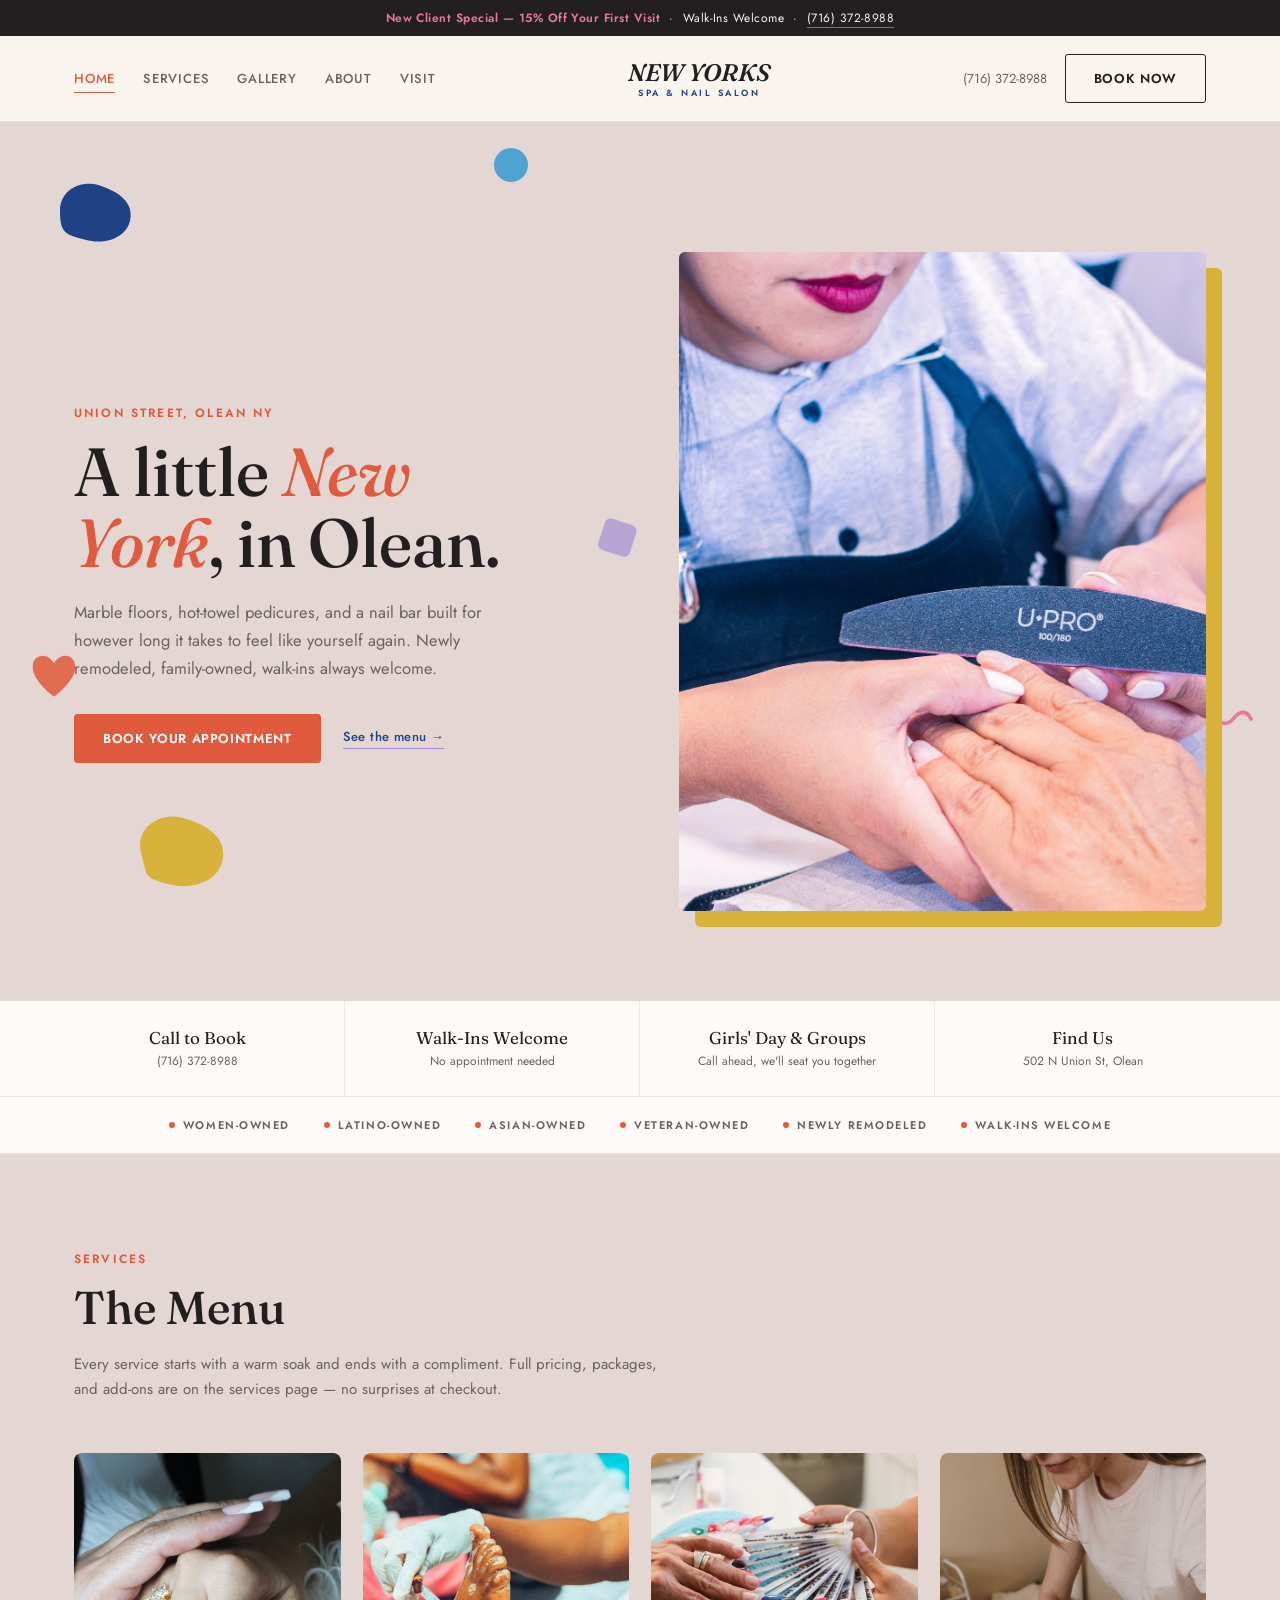
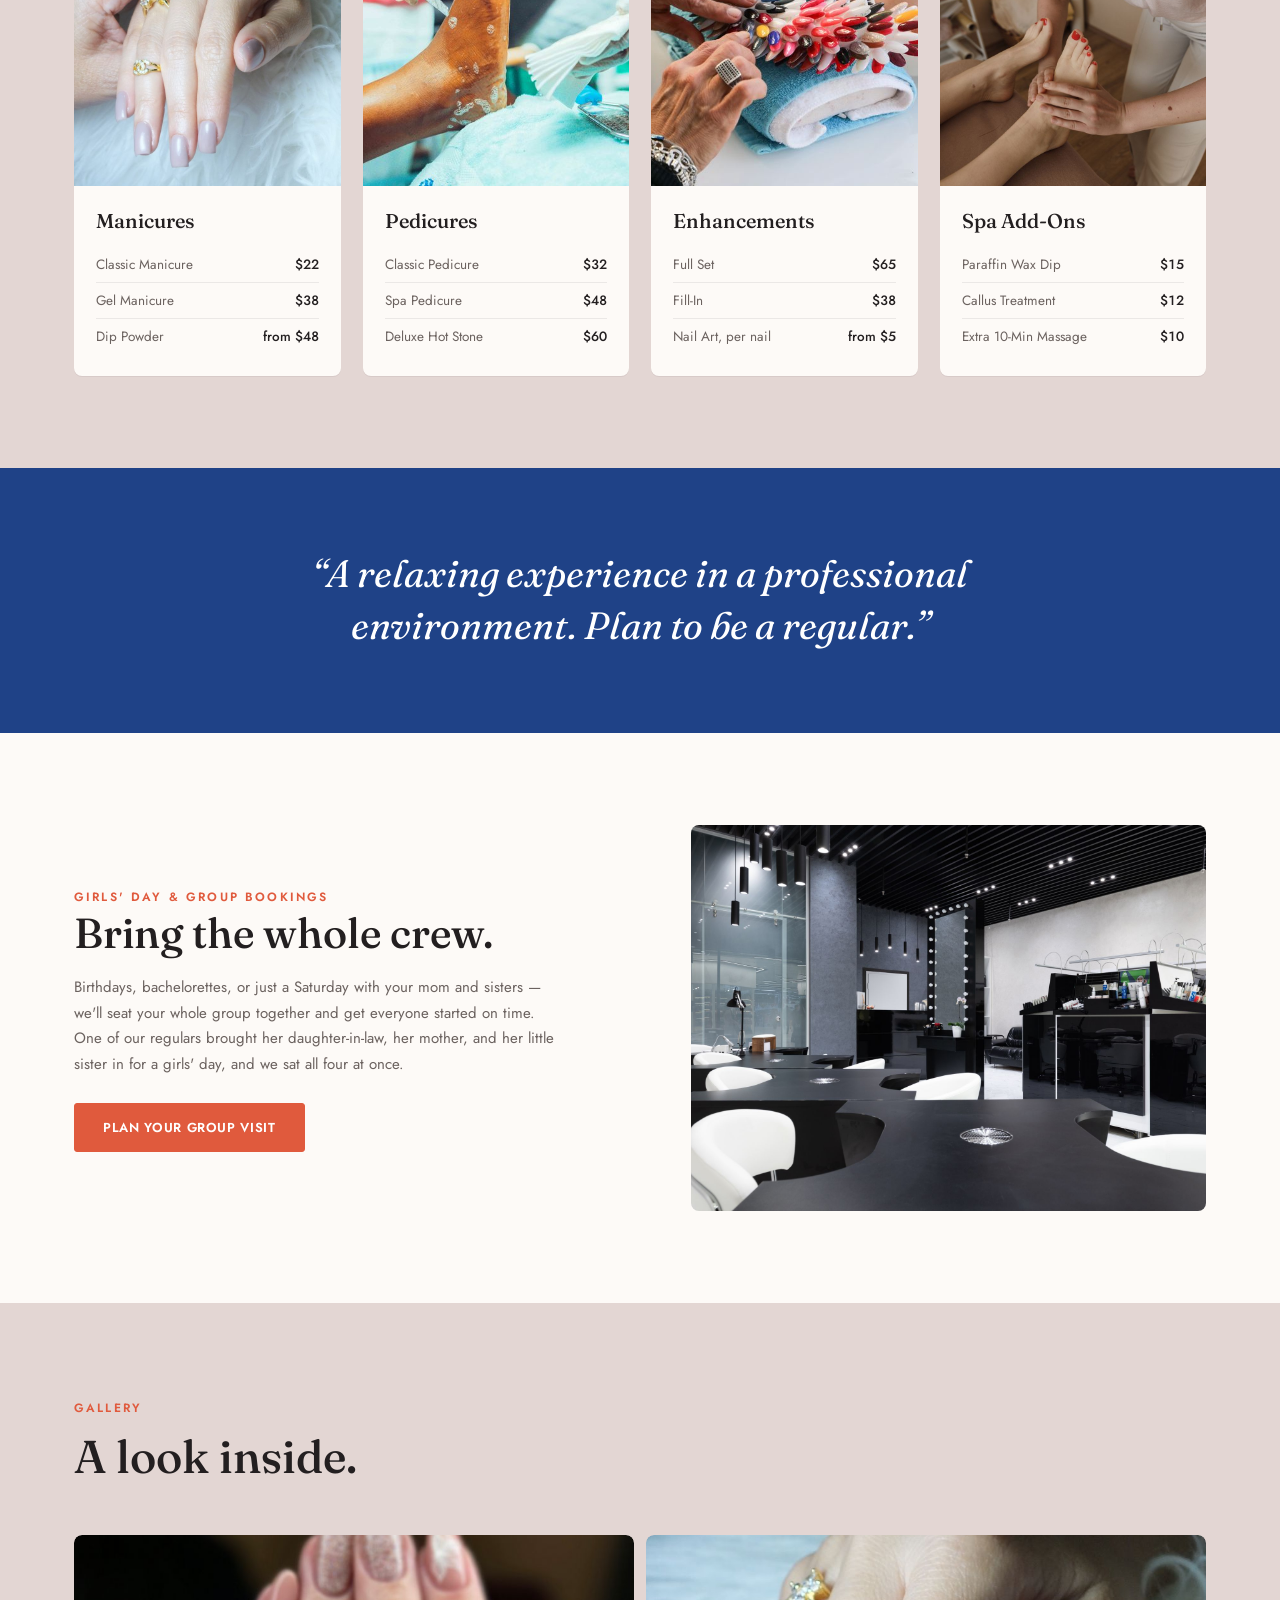
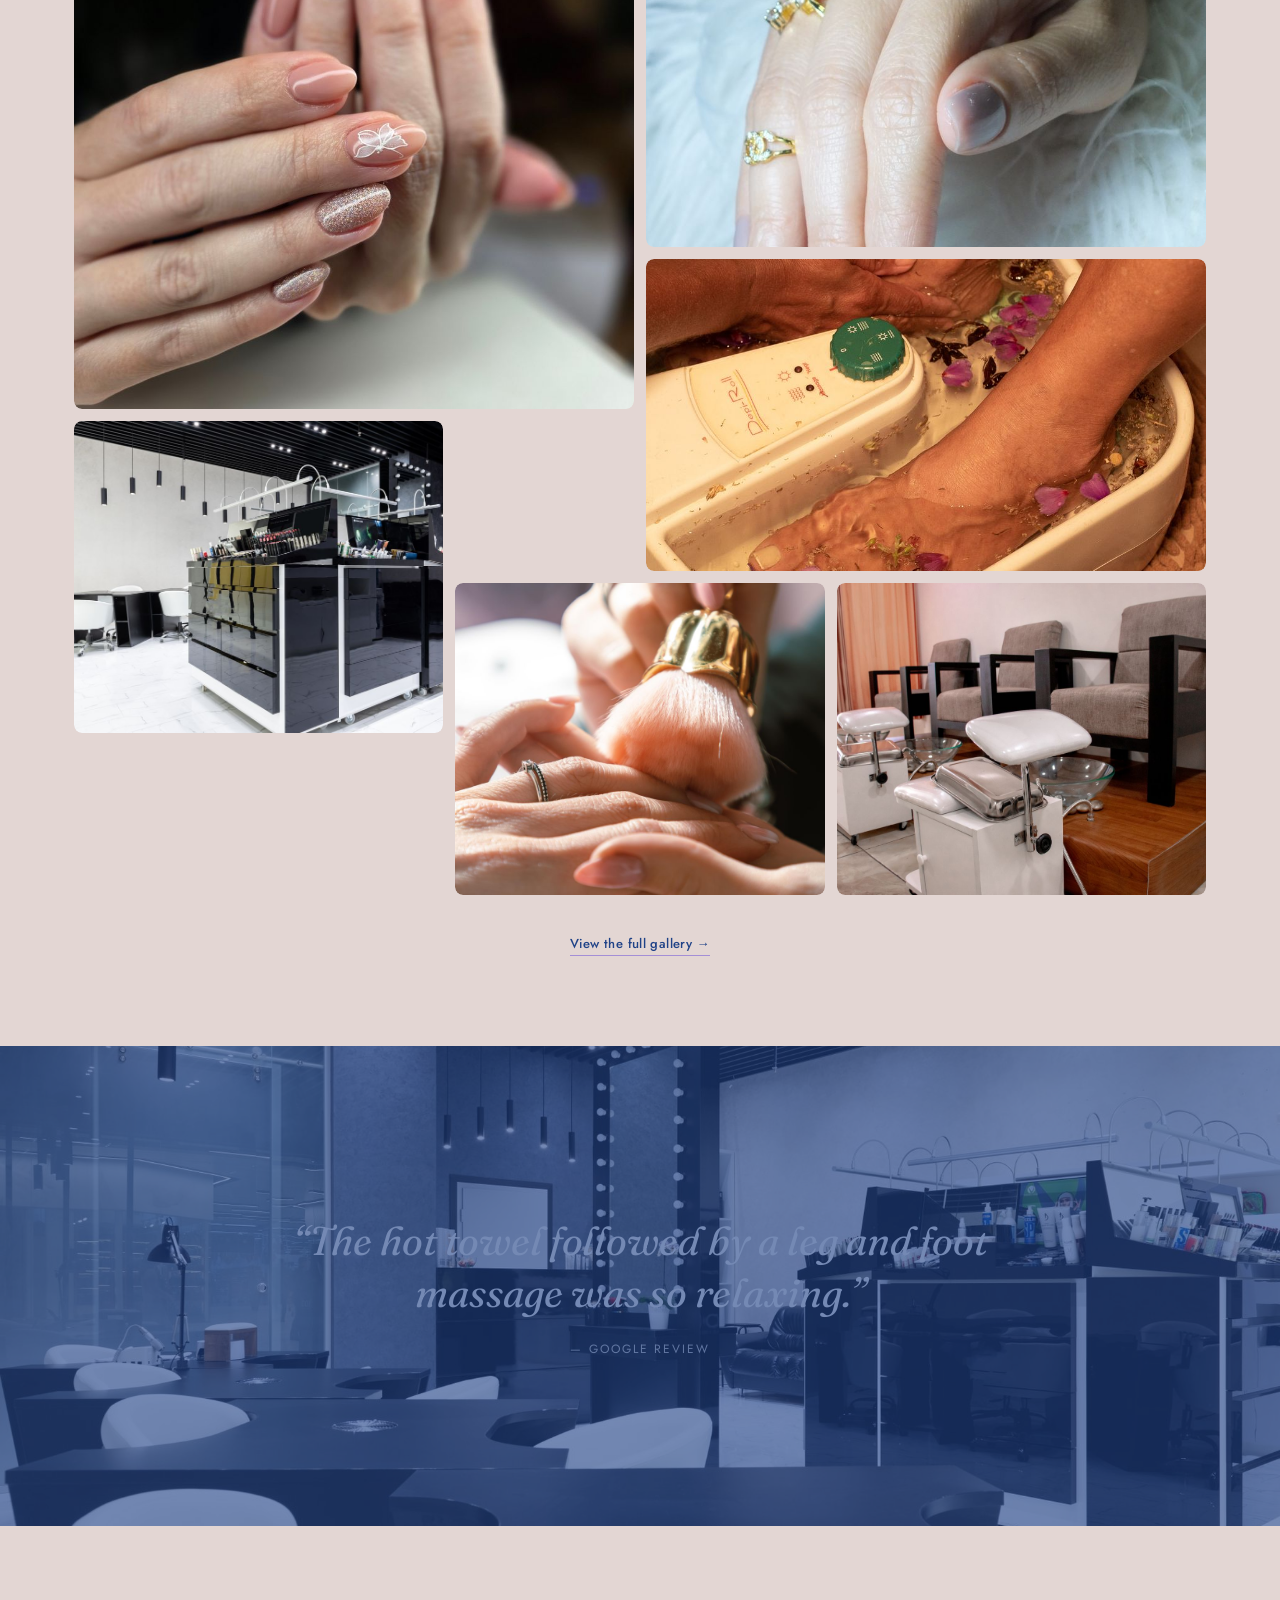
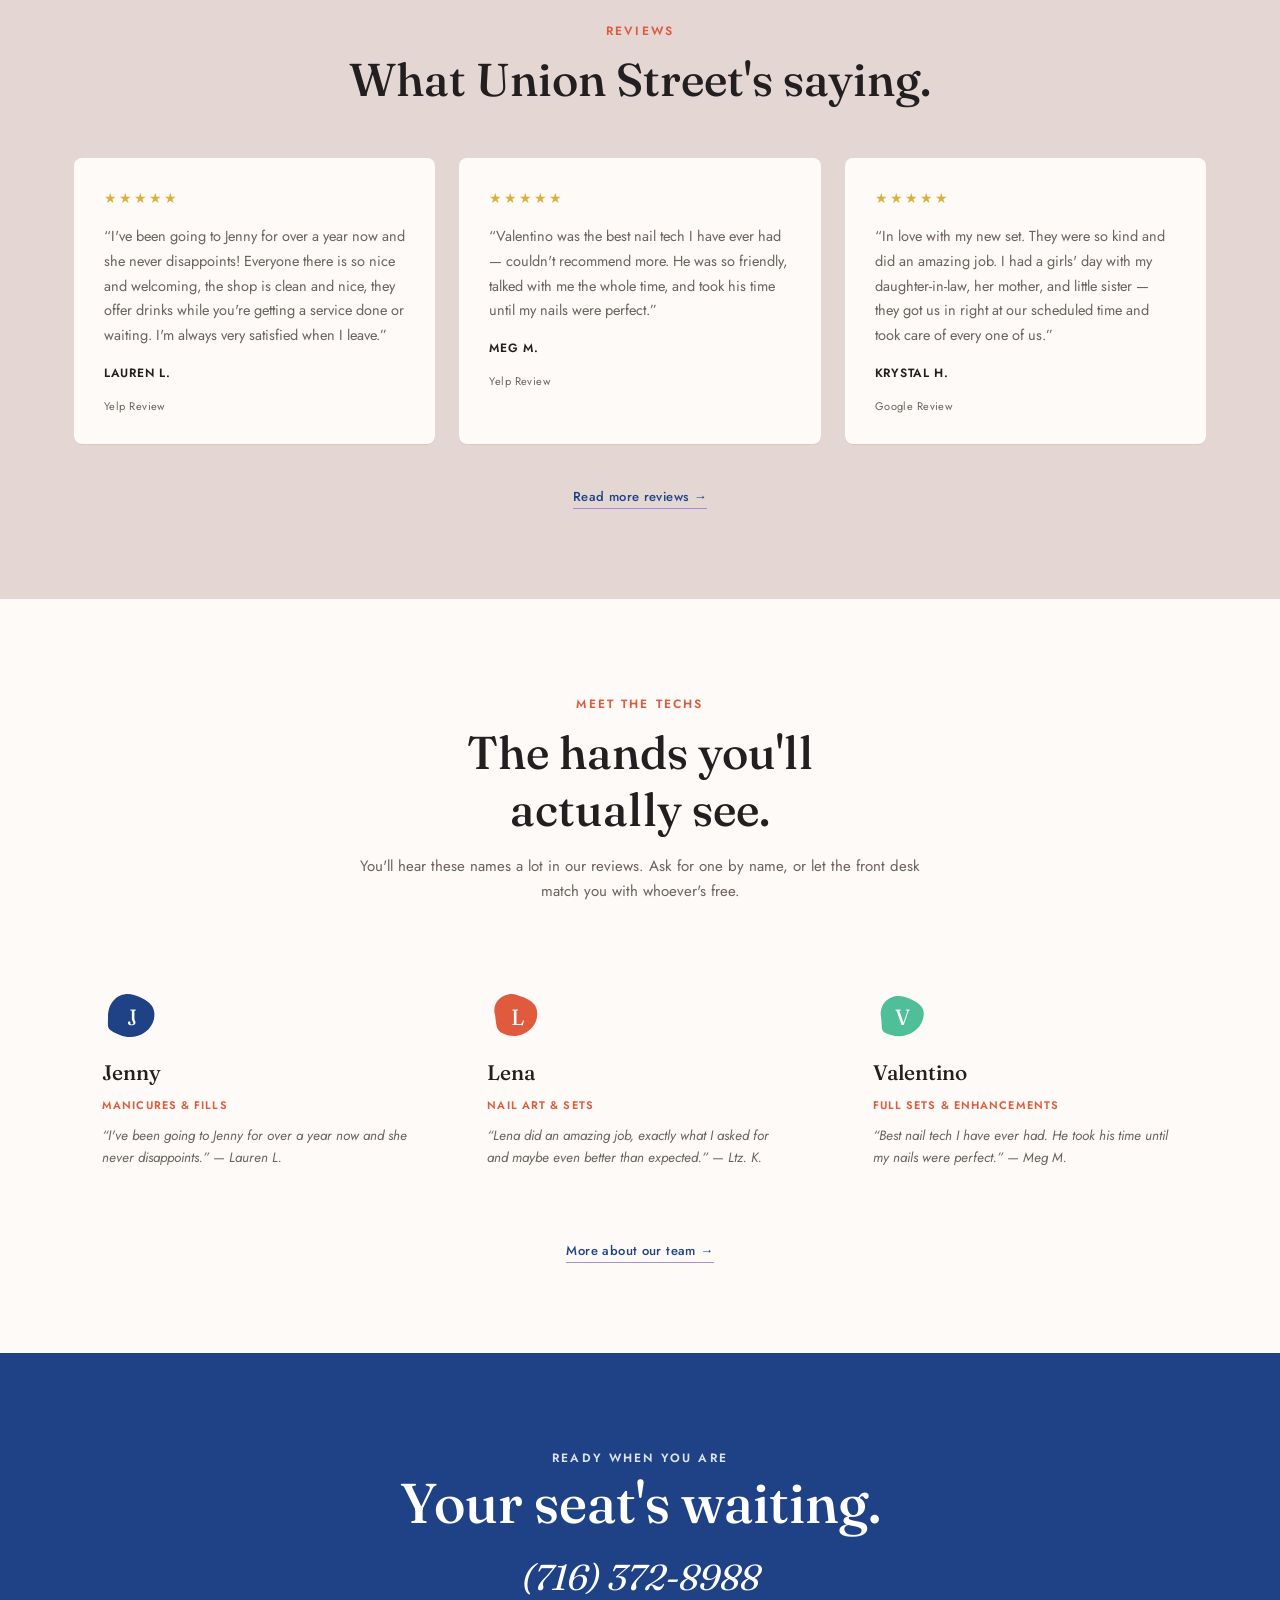
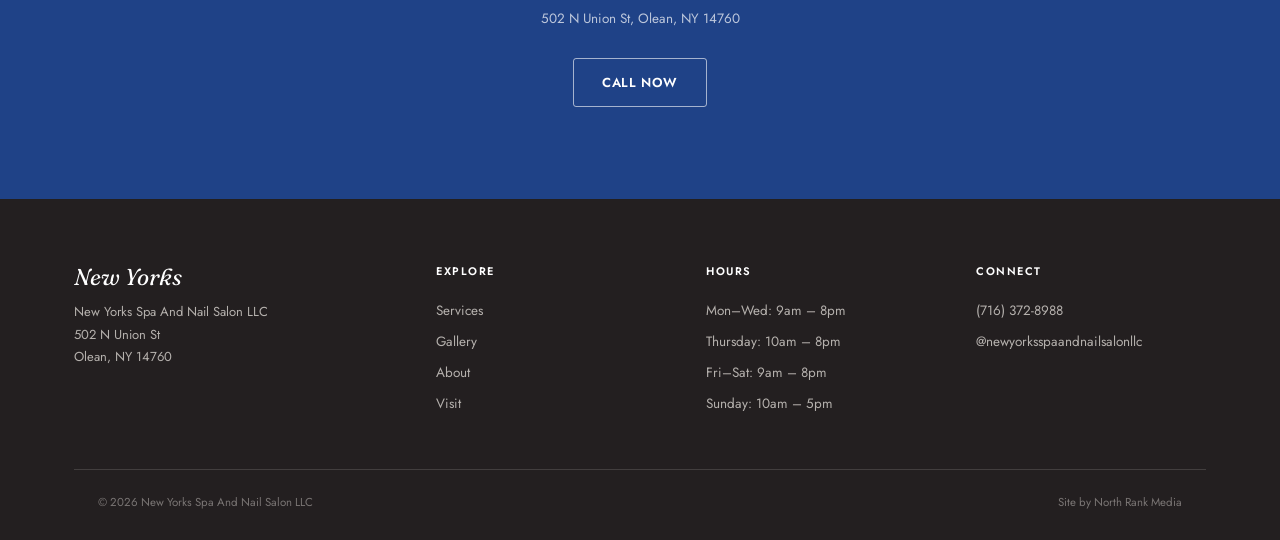
==== index.html @ e599f3a9 "Initial build: New Yorks Spa and Nail Salon site" ====
<!doctype html>
<html lang="en">
<head>
<meta charset="UTF-8">
<meta name="viewport" content="width=device-width, initial-scale=1.0">
<title>New Yorks Spa &amp; Nail Salon | Olean, NY</title>
<meta name="description" content="A little New York, in Olean. Manicures, pedicures, and nail enhancements on Union Street — family-owned, newly remodeled, walk-ins welcome.">
<link rel="stylesheet" href="css/style.css">
</head>
<body>

<div class="announce">
  <b>New Client Special — 15% Off Your First Visit</b>&nbsp; · &nbsp;Walk-Ins Welcome&nbsp; · &nbsp;<a href="tel:+17163728988">(716) 372-8988</a>
</div>

<header class="nav">
  <div class="nav-inner">
    <nav class="nav-links">
      <a href="index.html" aria-current="page">Home</a>
      <a href="services.html">Services</a>
      <a href="gallery.html">Gallery</a>
      <a href="about.html">About</a>
      <a href="contact.html">Visit</a>
    </nav>
    <a href="index.html" class="wordmark">
      <div class="name">NEW YORKS</div>
      <div class="sub">SPA &amp; NAIL SALON</div>
    </a>
    <div class="nav-right">
      <span class="nav-phone">(716) 372-8988</span>
      <a class="btn btn-outline" href="tel:+17163728988">Book Now</a>
      <button class="nav-toggle" aria-label="Toggle menu"><span></span><span></span><span></span></button>
    </div>
  </div>
</header>

<section class="hero">
  <div class="blob-field" aria-hidden="true">
    <svg class="b1" viewBox="0 0 100 80" fill="none"><path d="M10 40C10 15 35 5 55 12C75 19 92 30 88 50C84 70 60 78 38 72C16 66 10 65 10 40Z" fill="#1f4287"/></svg>
    <svg class="b2" viewBox="0 0 100 80" fill="none"><path d="M15 45C8 25 25 8 48 10C71 12 88 25 85 45C82 65 60 72 40 70C20 68 22 65 15 45Z" fill="#e05a3d"/></svg>
    <svg class="b3" viewBox="0 0 100 80" fill="none"><path d="M12 42C6 20 28 4 50 10C72 16 90 28 86 48C82 68 58 76 36 70C14 64 18 64 12 42Z" fill="#d9b23c"/></svg>
    <svg class="b4" viewBox="0 0 100 80" fill="none"><path d="M14 40C10 18 32 6 52 12C72 18 90 26 85 46C80 66 58 74 38 68C18 62 18 62 14 40Z" fill="#4fbf9a"/></svg>
    <svg class="b5" viewBox="0 0 100 100" fill="none"><rect x="20" y="20" width="55" height="55" rx="10" transform="rotate(18 47 47)" fill="#a48fd6"/></svg>
    <svg class="b6" viewBox="0 0 100 100" fill="none"><circle cx="50" cy="50" r="34" fill="#4fa3d1"/></svg>
    <svg class="b7" viewBox="0 0 100 60" fill="none"><path d="M5 30C25 5 45 55 65 30C85 5 95 30 95 30" stroke="#e8789a" stroke-width="6" stroke-linecap="round"/></svg>
    <svg class="b8" viewBox="0 0 100 100" fill="none"><path d="M50 85C50 85 12 58 12 32C12 16 26 8 38 14C46 18 50 26 50 26C50 26 54 18 62 14C74 8 88 16 88 32C88 58 50 85 50 85Z" fill="#e05a3d" opacity=".85"/></svg>
  </div>
  <div class="hero-inner-wrap">
    <div>
      <span class="eyebrow">Union Street, Olean NY</span>
      <h1>A little <em>New York</em>, in Olean.</h1>
      <p class="sub">Marble floors, hot-towel pedicures, and a nail bar built for however long it takes to feel like yourself again. Newly remodeled, family-owned, walk-ins always welcome.</p>
      <div class="hero-cta">
        <a class="btn btn-solid" href="tel:+17163728988">Book Your Appointment</a>
        <a class="link-arrow" href="services.html">See the menu →</a>
      </div>
    </div>
    <div class="hero-photo">
      <img src="img/hero.jpg" alt="Manicure in progress at New Yorks Spa and Nail Salon">
    </div>
  </div>
</section>

<div class="quick-nav">
  <div class="wrap" style="padding-inline:0;">
    <div class="quick-nav-inner">
      <a class="quick-nav-item" href="tel:+17163728988">
        <span class="t">Call to Book</span>
        <span class="d">(716) 372-8988</span>
      </a>
      <a class="quick-nav-item" href="services.html">
        <span class="t">Walk-Ins Welcome</span>
        <span class="d">No appointment needed</span>
      </a>
      <a class="quick-nav-item" href="index.html#services">
        <span class="t">Girls' Day &amp; Groups</span>
        <span class="d">Call ahead, we'll seat you together</span>
      </a>
      <a class="quick-nav-item" href="contact.html">
        <span class="t">Find Us</span>
        <span class="d">502 N Union St, Olean</span>
      </a>
    </div>
  </div>
</div>

<div class="trust">
  <div class="trust-inner">
    <span class="trust-item">Women-Owned</span>
    <span class="trust-item">Latino-Owned</span>
    <span class="trust-item">Asian-Owned</span>
    <span class="trust-item">Veteran-Owned</span>
    <span class="trust-item">Newly Remodeled</span>
    <span class="trust-item">Walk-Ins Welcome</span>
  </div>
</div>

<section id="services">
  <div class="wrap">
    <div class="section-head">
      <span class="eyebrow">Services</span>
      <h2>The Menu</h2>
      <p>Every service starts with a warm soak and ends with a compliment. Full pricing, packages, and add-ons are on the services page — no surprises at checkout.</p>
    </div>

    <div class="svc-grid">
      <a class="svc-card" href="services.html#manicures">
        <img class="svc-img" src="img/svc-manicure.jpg" alt="Elegant manicured hands">
        <div class="svc-body">
          <h3>Manicures</h3>
          <ul class="svc-list">
            <li><span>Classic Manicure</span><span>$22</span></li>
            <li><span>Gel Manicure</span><span>$38</span></li>
            <li><span>Dip Powder</span><span>from $48</span></li>
          </ul>
        </div>
      </a>
      <a class="svc-card" href="services.html#pedicures">
        <img class="svc-img" src="img/svc-pedicure.jpg" alt="Relaxing spa pedicure service">
        <div class="svc-body">
          <h3>Pedicures</h3>
          <ul class="svc-list">
            <li><span>Classic Pedicure</span><span>$32</span></li>
            <li><span>Spa Pedicure</span><span>$48</span></li>
            <li><span>Deluxe Hot Stone</span><span>$60</span></li>
          </ul>
        </div>
      </a>
      <a class="svc-card" href="services.html#enhancements">
        <img class="svc-img" src="img/svc-enhancements.jpg" alt="Colorful nail polish wall">
        <div class="svc-body">
          <h3>Enhancements</h3>
          <ul class="svc-list">
            <li><span>Full Set</span><span>$65</span></li>
            <li><span>Fill-In</span><span>$38</span></li>
            <li><span>Nail Art, per nail</span><span>from $5</span></li>
          </ul>
        </div>
      </a>
      <a class="svc-card" href="services.html#waxing">
        <img class="svc-img" src="img/svc-addons.jpg" alt="Foot massage add-on">
        <div class="svc-body">
          <h3>Spa Add-Ons</h3>
          <ul class="svc-list">
            <li><span>Paraffin Wax Dip</span><span>$15</span></li>
            <li><span>Callus Treatment</span><span>$12</span></li>
            <li><span>Extra 10-Min Massage</span><span>$10</span></li>
          </ul>
        </div>
      </a>
    </div>
  </div>
</section>

<div class="statement">
  <p>&ldquo;A relaxing experience in a professional environment. Plan to be a regular.&rdquo;</p>
</div>

<div class="group-band">
  <section>
    <div class="wrap group-inner">
      <div>
        <span class="eyebrow">Girls' Day &amp; Group Bookings</span>
        <h2>Bring the whole crew.</h2>
        <p>Birthdays, bachelorettes, or just a Saturday with your mom and sisters — we'll seat your whole group together and get everyone started on time. One of our regulars brought her daughter-in-law, her mother, and her little sister in for a girls' day, and we sat all four at once.</p>
        <a class="btn btn-solid" href="tel:+17163728988">Plan Your Group Visit</a>
      </div>
      <img class="group-img" src="img/stage.jpg" alt="Salon interior seating for groups">
    </div>
  </section>
</div>

<section id="gallery">
  <div class="wrap">
    <div class="section-head">
      <span class="eyebrow">Gallery</span>
      <h2>A look inside.</h2>
    </div>
    <div class="gal">
      <a class="g1" href="gallery.html"><img src="img/gal1.jpg" alt="Nude and glitter manicure with floral design"></a>
      <a class="g2" href="gallery.html"><img src="img/gal2.jpg" alt="Manicured hand with gold rings"></a>
      <a class="g3" href="gallery.html"><img src="img/gal3.jpg" alt="Foot spa treatment with floating flowers"></a>
      <a class="g4" href="gallery.html"><img src="img/gal4.jpg" alt="Luxury cosmetics display in salon"></a>
      <a class="g5" href="gallery.html"><img src="img/gal5.jpg" alt="Close-up of professional hand care"></a>
      <a class="g6" href="gallery.html"><img src="img/about.jpg" alt="Pedicure salon armchairs"></a>
    </div>
    <div style="text-align:center;margin-top:36px;">
      <a class="link-arrow" href="gallery.html">View the full gallery →</a>
    </div>
  </div>
</section>

<div class="stage">
  <img src="img/stage.jpg" alt="Luxury salon interior">
  <div class="stage-content">
    <blockquote>
      &ldquo;The hot towel followed by a leg and foot massage was so relaxing.&rdquo;
      <cite>— Google Review</cite>
    </blockquote>
  </div>
</div>

<section id="reviews">
  <div class="wrap">
    <div class="section-head center">
      <span class="eyebrow">Reviews</span>
      <h2>What Union Street's saying.</h2>
    </div>
    <div class="rev-grid">
      <div class="rev-card">
        <span class="stars">★★★★★</span>
        <p>&ldquo;I've been going to Jenny for over a year now and she never disappoints! Everyone there is so nice and welcoming, the shop is clean and nice, they offer drinks while you're getting a service done or waiting. I'm always very satisfied when I leave.&rdquo;</p>
        <span class="rev-name">Lauren L.</span>
        <span class="rev-source">Yelp Review</span>
      </div>
      <div class="rev-card">
        <span class="stars">★★★★★</span>
        <p>&ldquo;Valentino was the best nail tech I have ever had — couldn't recommend more. He was so friendly, talked with me the whole time, and took his time until my nails were perfect.&rdquo;</p>
        <span class="rev-name">Meg M.</span>
        <span class="rev-source">Yelp Review</span>
      </div>
      <div class="rev-card">
        <span class="stars">★★★★★</span>
        <p>&ldquo;In love with my new set. They were so kind and did an amazing job. I had a girls' day with my daughter-in-law, her mother, and little sister — they got us in right at our scheduled time and took care of every one of us.&rdquo;</p>
        <span class="rev-name">Krystal H.</span>
        <span class="rev-source">Google Review</span>
      </div>
    </div>
    <div style="text-align:center;margin-top:40px;">
      <a class="link-arrow" href="about.html#reviews">Read more reviews →</a>
    </div>
  </div>
</section>

<section style="background:var(--card);">
  <div class="wrap">
    <div class="section-head center">
      <span class="eyebrow">Meet the Techs</span>
      <h2>The hands you'll actually see.</h2>
      <p>You'll hear these names a lot in our reviews. Ask for one by name, or let the front desk match you with whoever's free.</p>
    </div>
    <div class="team-grid">
      <div class="team-card">
        <div class="team-avatar">
          <svg viewBox="0 0 60 60"><path d="M6 30C6 12 20 4 32 8C44 12 55 18 52 32C49 46 32 54 18 48C4 42 6 42 6 30Z" fill="#1f4287"/></svg>
          <span>J</span>
        </div>
        <h3>Jenny</h3>
        <span class="role">Manicures &amp; Fills</span>
        <p>&ldquo;I've been going to Jenny for over a year now and she never disappoints.&rdquo; — Lauren L.</p>
      </div>
      <div class="team-card">
        <div class="team-avatar">
          <svg viewBox="0 0 60 60"><path d="M8 28C4 14 18 4 30 8C42 12 52 16 50 30C48 44 32 52 20 48C8 44 10 40 8 28Z" fill="#e05a3d"/></svg>
          <span>L</span>
        </div>
        <h3>Lena</h3>
        <span class="role">Nail Art &amp; Sets</span>
        <p>&ldquo;Lena did an amazing job, exactly what I asked for and maybe even better than expected.&rdquo; — Ltz. K.</p>
      </div>
      <div class="team-card">
        <div class="team-avatar">
          <svg viewBox="0 0 60 60"><path d="M8 30C6 14 20 6 32 10C44 14 54 20 50 32C46 46 30 52 18 48C6 44 10 44 8 30Z" fill="#4fbf9a"/></svg>
          <span>V</span>
        </div>
        <h3>Valentino</h3>
        <span class="role">Full Sets &amp; Enhancements</span>
        <p>&ldquo;Best nail tech I have ever had. He took his time until my nails were perfect.&rdquo; — Meg M.</p>
      </div>
    </div>
    <div style="text-align:center;margin-top:40px;">
      <a class="link-arrow" href="about.html">More about our team →</a>
    </div>
  </div>
</section>

<div class="cta-band">
  <section>
    <div class="wrap">
      <span class="eyebrow" style="color:#ffffff;opacity:.85;">Ready When You Are</span>
      <h2>Your seat's waiting.</h2>
      <div class="phone-big">(716) 372-8988</div>
      <div class="addr">502 N Union St, Olean, NY 14760</div>
      <a class="btn btn-ghost-light" href="tel:+17163728988">Call Now</a>
    </div>
  </section>
</div>

<footer>
  <div class="wrap">
    <div class="foot-grid">
      <div>
        <div class="foot-wordmark">New Yorks</div>
        <p style="margin-top:10px;font-size:13px;max-width:220px;">New Yorks Spa And Nail Salon LLC<br>502 N Union St<br>Olean, NY 14760</p>
      </div>
      <div>
        <h4>Explore</h4>
        <ul>
          <li><a href="services.html">Services</a></li>
          <li><a href="gallery.html">Gallery</a></li>
          <li><a href="about.html">About</a></li>
          <li><a href="contact.html">Visit</a></li>
        </ul>
      </div>
      <div>
        <h4>Hours</h4>
        <ul>
          <li>Mon–Wed: 9am – 8pm</li>
          <li>Thursday: 10am – 8pm</li>
          <li>Fri–Sat: 9am – 8pm</li>
          <li>Sunday: 10am – 5pm</li>
        </ul>
      </div>
      <div>
        <h4>Connect</h4>
        <ul>
          <li><a href="tel:+17163728988">(716) 372-8988</a></li>
          <li>@newyorksspaandnailsalonllc</li>
        </ul>
      </div>
    </div>
    <div class="foot-bottom">
      <span>© 2026 New Yorks Spa And Nail Salon LLC</span>
      <span>Site by North Rank Media</span>
    </div>
  </div>
</footer>

<script src="js/main.js"></script>
</body>
</html>
---- css/style.css ----
@import url('https://fonts.googleapis.com/css2?family=Fraunces:ital,opsz,wght@0,9..144,400;0,9..144,500;0,9..144,600;1,9..144,400&family=Jost:wght@300;400;500;600;700&display=swap');

:root{
  --canvas:#e3d6d3;
  --canvas-deep:#d8c8c4;
  --card:#fdfaf7;
  --ink:#231f20;
  --ink-soft:#6b625f;
  --navy:#1f4287;
  --coral:#e05a3d;
  --lavender:#a48fd6;
  --sky:#4fa3d1;
  --mint:#4fbf9a;
  --mustard:#d9b23c;
  --pink:#e8789a;
  --cream:#faf6f0;
  --font-display:'Fraunces', Georgia, serif;
  --font-ui:'Jost', 'Century Gothic', Futura, sans-serif;
}

*{box-sizing:border-box;}
html{scroll-behavior:smooth;}
body{
  margin:0;
  background:var(--canvas);
  color:var(--ink);
  font-family:var(--font-ui);
  font-weight:400;
  -webkit-font-smoothing:antialiased;
  overflow-x:hidden;
}
img{max-width:100%;display:block;}
a{color:inherit;text-decoration:none;}
h1,h2,h3,h4{font-family:var(--font-display);font-weight:500;margin:0;text-wrap:balance;}
p{margin:0;line-height:1.7;}
ul{list-style:none;margin:0;padding:0;}
button{font-family:inherit;cursor:pointer;background:none;border:none;}
.eyebrow{
  font-family:var(--font-ui);
  font-size:12px;
  letter-spacing:0.18em;
  text-transform:uppercase;
  color:var(--coral);
  font-weight:600;
}
.wrap{max-width:1180px;margin:0 auto;padding-inline:24px;}
@media (max-width:640px){ .wrap{padding-inline:18px;} }

/* decorative hand-drawn blobs — the one loud illustrated moment */
.blob-field{position:absolute;inset:0;overflow:hidden;pointer-events:none;z-index:0;}
.blob-field svg{position:absolute;}
.b1{top:6%;left:4%;width:90px;} .b2{top:14%;right:8%;width:70px;}
.b3{bottom:12%;left:10%;width:110px;} .b4{bottom:8%;right:14%;width:80px;}
.b5{top:44%;left:46%;width:60px;opacity:.7;} .b6{top:2%;left:38%;width:50px;}
.b7{bottom:30%;right:2%;width:60px;} .b8{top:60%;left:2%;width:56px;}

/* buttons */
.btn{
  display:inline-flex;align-items:center;gap:8px;
  font-family:var(--font-ui);font-size:13px;letter-spacing:0.05em;
  text-transform:uppercase;font-weight:600;
  padding:14px 28px;border-radius:3px;
  transition:background .25s ease, color .25s ease, border-color .25s ease;
  white-space:nowrap;border:1.5px solid transparent;
}
.btn-outline{border-color:var(--ink);color:var(--ink);}
.btn-outline:hover{background:var(--ink);color:var(--cream);}
.btn-solid{background:var(--coral);color:#fff;border-color:var(--coral);}
.btn-solid:hover{background:#c8492f;border-color:#c8492f;}
.btn-ghost-light{border-color:rgba(255,255,255,.6);color:#fff;}
.btn-ghost-light:hover{background:#fff;color:var(--ink);border-color:#fff;}
.link-arrow{
  font-size:13px;letter-spacing:0.03em;color:var(--navy);
  border-bottom:1.5px solid var(--lavender);padding-bottom:2px;font-weight:500;
}
.link-arrow:hover{border-color:var(--navy);}

/* announcement bar */
.announce{
  background:var(--ink);color:var(--cream);
  text-align:center;padding:9px 16px;
  font-size:12px;letter-spacing:0.04em;
}
.announce b{color:var(--pink);font-weight:600;}
.announce a{border-bottom:1px solid rgba(250,246,240,.4);}

/* nav */
header.nav{
  position:sticky;top:0;z-index:40;
  background:rgba(250,246,240,.94);backdrop-filter:blur(6px);
  border-bottom:1px solid rgba(35,31,32,.1);
}
.nav-inner{
  max-width:1180px;margin:0 auto;padding:18px 24px;
  display:flex;align-items:center;justify-content:space-between;gap:16px;
}
.nav-links{display:flex;gap:28px;}
.nav-links a{font-size:13px;letter-spacing:0.06em;text-transform:uppercase;color:var(--ink-soft);transition:color .2s;padding:4px 0;border-bottom:1.5px solid transparent;font-weight:500;}
.nav-links a:hover,.nav-links a[aria-current="page"]{color:var(--coral);border-color:var(--coral);}
.wordmark{text-align:center;line-height:1;}
.wordmark .name{font-family:var(--font-display);font-size:24px;font-weight:600;color:var(--ink);font-style:italic;}
.wordmark .sub{font-size:9px;letter-spacing:0.28em;color:var(--navy);font-weight:600;text-transform:uppercase;margin-top:3px;}
.nav-right{display:flex;align-items:center;gap:18px;}
.nav-phone{font-size:13px;color:var(--ink-soft);}
.nav-toggle{display:none;flex-direction:column;gap:5px;padding:6px;}
.nav-toggle span{width:22px;height:1.5px;background:var(--ink);display:block;}
@media (max-width:820px){
  .nav-links{
    display:none;position:absolute;top:100%;left:0;right:0;
    background:var(--cream);flex-direction:column;gap:0;
    border-bottom:1px solid rgba(35,31,32,.1);
  }
  .nav-links.open{display:flex;}
  .nav-links a{padding:16px 24px;border-bottom:1px solid rgba(35,31,32,.08);}
  .nav-phone{display:none;}
  .nav-toggle{display:flex;}
}

/* hero */
.hero{position:relative;background:var(--canvas);padding:70px 0 0;overflow:hidden;}
.hero-inner-wrap{position:relative;z-index:2;max-width:1180px;margin:0 auto;padding:60px 24px 90px;display:grid;grid-template-columns:1fr .95fr;gap:50px;align-items:center;}
@media (max-width:900px){ .hero-inner-wrap{grid-template-columns:1fr;padding-top:20px;} }
.hero .eyebrow{display:inline-block;margin-bottom:14px;}
.hero h1{color:var(--ink);font-size:clamp(38px,5.6vw,68px);line-height:1.04;font-weight:500;}
.hero h1 em{color:var(--coral);font-style:italic;}
.hero p.sub{color:var(--ink-soft);font-size:16.5px;max-width:460px;margin-top:20px;line-height:1.7;}
.hero-cta{display:flex;flex-wrap:wrap;gap:22px;align-items:center;margin-top:32px;}
.hero-photo{position:relative;}
.hero-photo img{width:100%;aspect-ratio:4/5;object-fit:cover;border-radius:6px;position:relative;z-index:2;}
.hero-photo::after{
  content:"";position:absolute;inset:0;background:var(--mustard);border-radius:6px;
  transform:translate(16px,16px);z-index:1;
}

/* page banner (interior pages) */
.page-banner{position:relative;background:var(--canvas-deep);padding:90px 24px 64px;text-align:center;overflow:hidden;}
.page-banner-content{position:relative;z-index:2;}
.page-banner-content h1{color:var(--ink);font-size:clamp(38px,6vw,58px);margin-top:12px;}
.page-banner-content p{color:var(--ink-soft);margin-top:16px;max-width:560px;margin-inline:auto;}

/* trust strip */
.trust{border-bottom:1px solid rgba(35,31,32,.1);background:var(--card);}
.trust-inner{
  max-width:1180px;margin:0 auto;padding:20px 24px;
  display:flex;flex-wrap:wrap;gap:14px 34px;align-items:center;justify-content:center;
}
.trust-item{
  font-size:11px;letter-spacing:0.14em;text-transform:uppercase;
  color:var(--ink-soft);font-weight:600;display:flex;align-items:center;gap:8px;
}
.trust-item::before{content:"";width:6px;height:6px;background:var(--coral);border-radius:50%;display:inline-block;}

/* section shell */
section{padding:92px 0;}
@media (max-width:640px){ section{padding:60px 0;} }
.section-head{max-width:600px;margin-bottom:50px;}
.section-head.center{margin-inline:auto;text-align:center;}
.section-head h2{font-size:clamp(32px,4.2vw,46px);margin-top:10px;}
.section-head p{color:var(--ink-soft);margin-top:16px;font-size:15px;}

/* statement break */
.statement{padding:80px 0;text-align:center;background:var(--navy);position:relative;overflow:hidden;}
.statement p{font-family:var(--font-display);font-style:italic;font-size:clamp(24px,3.6vw,38px);color:#fff;max-width:740px;margin:0 auto;line-height:1.38;position:relative;z-index:2;}

/* services grid */
.svc-grid{display:grid;grid-template-columns:repeat(4,1fr);gap:22px;}
@media (max-width:960px){ .svc-grid{grid-template-columns:repeat(2,1fr);} }
@media (max-width:560px){ .svc-grid{grid-template-columns:1fr;} }
.svc-card{background:var(--card);display:flex;flex-direction:column;border-radius:8px;overflow:hidden;box-shadow:0 1px 0 rgba(35,31,32,.06);transition:transform .2s ease;}
.svc-card:hover{transform:translateY(-5px);}
.svc-img{width:100%;aspect-ratio:4/5;object-fit:cover;}
.svc-body{padding:22px;flex:1;display:flex;flex-direction:column;gap:14px;}
.svc-body h3{font-size:20px;color:var(--ink);}
.svc-list li{
  display:flex;justify-content:space-between;gap:10px;
  font-size:13.5px;color:var(--ink-soft);
  padding:8px 0;border-top:1px solid rgba(35,31,32,.08);
}
.svc-list li:first-child{border-top:none;}
.svc-list li span:last-child{color:var(--ink);font-variant-numeric:tabular-nums;font-weight:500;}

/* named package cards (services page) */
.pkg-group{margin-bottom:76px;}
.pkg-group:last-child{margin-bottom:0;}
.pkg-group-head{display:flex;align-items:baseline;justify-content:space-between;gap:20px;margin-bottom:28px;border-bottom:2px solid var(--ink);padding-bottom:14px;}
.pkg-group-head h2{font-size:clamp(26px,3.2vw,36px);}
.pkg-grid{display:grid;grid-template-columns:repeat(3,1fr);gap:24px;}
@media (max-width:900px){ .pkg-grid{grid-template-columns:1fr 1fr;} }
@media (max-width:640px){ .pkg-grid{grid-template-columns:1fr;} }
.pkg-card{background:var(--card);border-radius:8px;padding:28px;display:flex;flex-direction:column;gap:14px;position:relative;box-shadow:0 1px 0 rgba(35,31,32,.06);}
.pkg-card.featured{box-shadow:0 0 0 2px var(--coral);}
.pkg-card.featured::before{
  content:"Most Booked";position:absolute;top:-12px;left:24px;
  background:var(--coral);color:#fff;font-size:10px;letter-spacing:0.1em;
  text-transform:uppercase;padding:5px 12px;font-weight:600;border-radius:20px;
}
.pkg-name{font-size:21px;font-family:var(--font-display);}
.pkg-price{font-family:var(--font-display);font-size:30px;color:var(--navy);}
.pkg-price span{font-family:var(--font-ui);font-size:12px;color:var(--ink-soft);letter-spacing:0.02em;}
.pkg-includes{display:flex;flex-direction:column;gap:8px;margin-top:4px;}
.pkg-includes li{font-size:13.5px;color:var(--ink-soft);padding-left:16px;position:relative;line-height:1.5;}
.pkg-includes li::before{content:"●";position:absolute;left:0;color:var(--mint);font-size:8px;top:5px;}
.pkg-note{font-size:12px;color:var(--ink-soft);font-style:italic;margin-top:auto;padding-top:10px;}

.pricing-note{
  background:var(--card);border-left:4px solid var(--mustard);border-radius:0 8px 8px 0;
  padding:20px 24px;font-size:13.5px;color:var(--ink-soft);line-height:1.6;margin-top:36px;
}
.pricing-note b{color:var(--ink);font-weight:600;}

/* simple line list (add-ons) */
.line-grid{display:grid;grid-template-columns:1fr 1fr;gap:0 60px;}
@media (max-width:700px){ .line-grid{grid-template-columns:1fr;} }
.line-list li{
  display:flex;justify-content:space-between;gap:10px;
  font-size:14.5px;color:var(--ink-soft);
  padding:13px 0;border-top:1px solid rgba(35,31,32,.08);
}
.line-list li:first-child{border-top:none;}
.line-list li span:first-child{color:var(--ink);}
.line-list li span:last-child{color:var(--coral);font-variant-numeric:tabular-nums;font-weight:600;}

/* quote stage */
.stage{position:relative;height:480px;overflow:hidden;border-radius:0;}
.stage img{width:100%;height:100%;object-fit:cover;}
.stage::after{content:"";position:absolute;inset:0;background:rgba(31,66,135,.62);}
.stage-content{position:absolute;inset:0;display:flex;align-items:center;justify-content:center;padding:24px;text-align:center;}
.stage-content blockquote{max-width:780px;color:#fff;font-family:var(--font-display);font-style:italic;font-size:clamp(24px,3.6vw,40px);line-height:1.32;}
.stage-content cite{display:block;margin-top:22px;font-style:normal;font-family:var(--font-ui);color:#fff;opacity:.8;font-size:12px;letter-spacing:0.16em;text-transform:uppercase;}

/* group booking band */
.group-band{background:var(--card);}
.group-inner{display:grid;grid-template-columns:1.1fr 1fr;gap:50px;align-items:center;}
@media (max-width:860px){ .group-inner{grid-template-columns:1fr;} }
.group-band h2{color:var(--ink);font-size:clamp(30px,4vw,42px);}
.group-band p{color:var(--ink-soft);margin-top:16px;font-size:15px;max-width:480px;}
.group-band .btn{margin-top:26px;}
.group-img{width:100%;aspect-ratio:4/3;object-fit:cover;border-radius:8px;}

/* gallery */
.gal{display:grid;grid-template-columns:repeat(6,1fr);grid-auto-rows:150px;gap:12px;}
.gal img{width:100%;height:100%;object-fit:cover;border-radius:8px;transition:transform .3s ease;}
.gal>*{display:block;overflow:hidden;border-radius:8px;position:relative;}
.gal>*:hover img{transform:scale(1.05);}
.gal .g1{grid-column:span 3;grid-row:span 3;}
.gal .g2{grid-column:span 3;grid-row:span 2;}
.gal .g3{grid-column:span 3;grid-row:span 2;}
.gal .g4{grid-column:span 2;grid-row:span 2;}
.gal .g5{grid-column:span 2;grid-row:span 2;}
.gal .g6{grid-column:span 2;grid-row:span 2;}
.gal .g-sm{grid-column:span 2;grid-row:span 2;}
@media (max-width:760px){
  .gal{grid-template-columns:repeat(2,1fr);grid-auto-rows:150px;}
  .gal .g1,.gal .g2,.gal .g3,.gal .g4,.gal .g5,.gal .g6,.gal .g-sm{grid-column:span 1;grid-row:span 2;}
}
.gallery-category{margin-bottom:68px;}
.gallery-category:last-child{margin-bottom:0;}
.gallery-category h2{font-size:clamp(24px,3.2vw,32px);margin-bottom:24px;}

/* reviews */
.rev-grid{display:grid;grid-template-columns:repeat(3,1fr);gap:24px;}
@media (max-width:900px){ .rev-grid{grid-template-columns:1fr;} }
.rev-card{background:var(--card);border-radius:8px;padding:30px;display:flex;flex-direction:column;gap:16px;box-shadow:0 1px 0 rgba(35,31,32,.06);}
.stars{color:var(--mustard);font-size:14px;letter-spacing:2px;}
.rev-card p{font-size:14.5px;color:var(--ink-soft);}
.rev-name{font-size:12px;letter-spacing:0.06em;text-transform:uppercase;color:var(--ink);font-weight:600;}
.rev-source{font-size:11px;color:var(--ink-soft);letter-spacing:0.04em;}

/* about / visit split */
.about-grid{display:grid;grid-template-columns:1fr 1fr;gap:0;border-radius:10px;overflow:hidden;}
@media (max-width:860px){ .about-grid{grid-template-columns:1fr;} }
.about-img{height:100%;min-height:420px;object-fit:cover;}
.about-text{padding:54px;display:flex;flex-direction:column;gap:22px;justify-content:center;background:var(--navy);color:#fff;}
.about-text h2{font-size:clamp(26px,3.4vw,36px);color:#fff;}
.about-text p{color:rgba(255,255,255,.8);font-size:15px;}
.hours-table{width:100%;border-collapse:collapse;margin-top:6px;}
.hours-table td{padding:10px 0;font-size:13.5px;border-top:1px solid rgba(35,31,32,.08);color:var(--ink-soft);}
.hours-table tr:first-child td{border-top:none;}
.hours-table td:last-child{text-align:right;color:var(--ink);font-variant-numeric:tabular-nums;}
.hours-table tr.today td{color:var(--coral);font-weight:600;}
.visit-actions{display:flex;flex-wrap:wrap;gap:14px;margin-top:6px;}

/* values grid (about page) */
.values-grid{display:grid;grid-template-columns:repeat(4,1fr);gap:20px;}
@media (max-width:900px){ .values-grid{grid-template-columns:repeat(2,1fr);} }
@media (max-width:500px){ .values-grid{grid-template-columns:1fr;} }
.value-card{background:var(--card);border-radius:8px;padding:30px 24px;display:flex;flex-direction:column;gap:10px;}
.value-card .num{font-family:var(--font-display);font-style:italic;color:var(--coral);font-size:30px;}
.value-card h3{font-size:16.5px;color:var(--ink);}
.value-card p{font-size:13.5px;color:var(--ink-soft);}

/* contact page */
.contact-grid{display:grid;grid-template-columns:1fr 1fr;gap:50px;}
@media (max-width:900px){ .contact-grid{grid-template-columns:1fr;} }
.contact-card{background:var(--card);border-radius:8px;padding:40px;}
.contact-card h3{font-size:22px;margin-bottom:20px;font-family:var(--font-display);}
.contact-row{display:flex;justify-content:space-between;gap:12px;padding:14px 0;border-top:1px solid rgba(35,31,32,.08);font-size:14px;}
.contact-row:first-of-type{border-top:none;}
.contact-row span:first-child{color:var(--ink-soft);}
.contact-row span:last-child{color:var(--ink);text-align:right;}
.map-embed{width:100%;height:100%;min-height:380px;border-radius:8px;overflow:hidden;}
.map-embed iframe{width:100%;height:100%;min-height:380px;border:0;display:block;}
.amenity-list{display:flex;flex-wrap:wrap;gap:10px;margin-top:20px;}
.amenity-pill{
  border:1px solid var(--navy);border-radius:20px;padding:8px 14px;font-size:12px;
  letter-spacing:0.02em;color:var(--navy);font-weight:500;
}

/* cta band */
.cta-band{background:var(--navy);color:#fff;text-align:center;position:relative;overflow:hidden;}
.cta-band h2{color:#fff;font-size:clamp(32px,5vw,56px);position:relative;z-index:2;}
.cta-band .phone-big{font-family:var(--font-display);font-style:italic;font-size:clamp(26px,3.4vw,36px);margin-top:18px;color:#fff;position:relative;z-index:2;}
.cta-band .addr{margin-top:10px;color:rgba(255,255,255,.7);font-size:13.5px;position:relative;z-index:2;}
.cta-band .btn{margin-top:30px;position:relative;z-index:2;}
.cta-band .eyebrow{position:relative;z-index:2;}

/* footer */
footer{background:var(--ink);color:rgba(250,246,240,.68);padding:64px 0 30px;}
.foot-grid{display:grid;grid-template-columns:1.4fr 1fr 1fr 1fr;gap:40px;}
@media (max-width:760px){ .foot-grid{grid-template-columns:1fr 1fr;} }
.foot-grid h4{color:#fff;font-family:var(--font-ui);font-size:11px;letter-spacing:0.14em;text-transform:uppercase;font-weight:600;margin-bottom:16px;}
.foot-grid li{font-size:13.5px;padding:6px 0;}
.foot-grid a:hover{color:var(--coral);}
.foot-wordmark{font-family:var(--font-display);font-style:italic;font-size:23px;color:#fff;}
.foot-bottom{
  max-width:1180px;margin:50px auto 0;padding:24px 24px 0;border-top:1px solid rgba(250,246,240,.14);
  display:flex;flex-wrap:wrap;justify-content:space-between;gap:10px;
  font-size:11.5px;color:rgba(250,246,240,.4);
}

/* quick nav strip */
.quick-nav{background:var(--card);border-bottom:1px solid rgba(35,31,32,.08);}
.quick-nav-inner{display:grid;grid-template-columns:repeat(4,1fr);}
@media (max-width:760px){ .quick-nav-inner{grid-template-columns:repeat(2,1fr);} }
.quick-nav-item{
  padding:26px 20px;text-align:center;border-right:1px solid rgba(35,31,32,.08);
  display:flex;flex-direction:column;gap:4px;
}
.quick-nav-inner a.quick-nav-item:hover{background:var(--canvas);}
.quick-nav-item:nth-child(4n){border-right:none;}
@media (max-width:760px){ .quick-nav-item:nth-child(2n){border-right:none;} .quick-nav-item{border-bottom:1px solid rgba(35,31,32,.08);} }
.quick-nav-item .t{font-family:var(--font-display);font-size:17px;color:var(--ink);}
.quick-nav-item .d{font-size:12px;color:var(--ink-soft);}

/* team */
.team-grid{display:grid;grid-template-columns:repeat(3,1fr);gap:24px;}
@media (max-width:760px){ .team-grid{grid-template-columns:1fr;} }
.team-card{background:var(--card);border-radius:10px;padding:32px 28px 28px;display:flex;flex-direction:column;gap:12px;position:relative;overflow:hidden;}
.team-avatar{
  width:60px;height:60px;position:relative;color:#fff;
  display:flex;align-items:center;justify-content:center;font-family:var(--font-display);font-size:22px;
}
.team-avatar svg{position:absolute;inset:0;width:100%;height:100%;}
.team-avatar span{position:relative;z-index:2;}
.team-card h3{font-size:21px;}
.team-card .role{font-size:11px;letter-spacing:0.1em;text-transform:uppercase;color:var(--coral);font-weight:600;}
.team-card p{font-size:13.5px;color:var(--ink-soft);font-style:italic;}

/* compact note row — replaces heavy FAQ/landmark blocks */
.note-row{display:flex;flex-wrap:wrap;gap:14px;}
.note-chip{
  flex:1 1 220px;background:var(--card);border-radius:10px;padding:20px 22px;
  display:flex;flex-direction:column;gap:6px;
}
.note-chip .t{font-family:var(--font-display);font-size:17px;color:var(--ink);}
.note-chip .d{font-size:13px;color:var(--ink-soft);line-height:1.55;}

/* gallery captions */
.gal a{position:relative;}
.gal figcaption{
  position:absolute;left:0;right:0;bottom:0;padding:16px 14px 12px;
  background:linear-gradient(0deg, rgba(35,31,32,.68), rgba(35,31,32,0));
  color:#fff;font-size:12px;letter-spacing:0.04em;font-weight:500;
}

section, header, footer{opacity:0;animation:rise .7s ease forwards;}
header{animation-delay:0s;}
.hero,.page-banner{animation-delay:.05s;}
@keyframes rise{from{opacity:0;transform:translateY(8px);}to{opacity:1;transform:none;}}
@media (prefers-reduced-motion: reduce){
  section, header, footer, .hero, .page-banner{animation:none;opacity:1;}
}
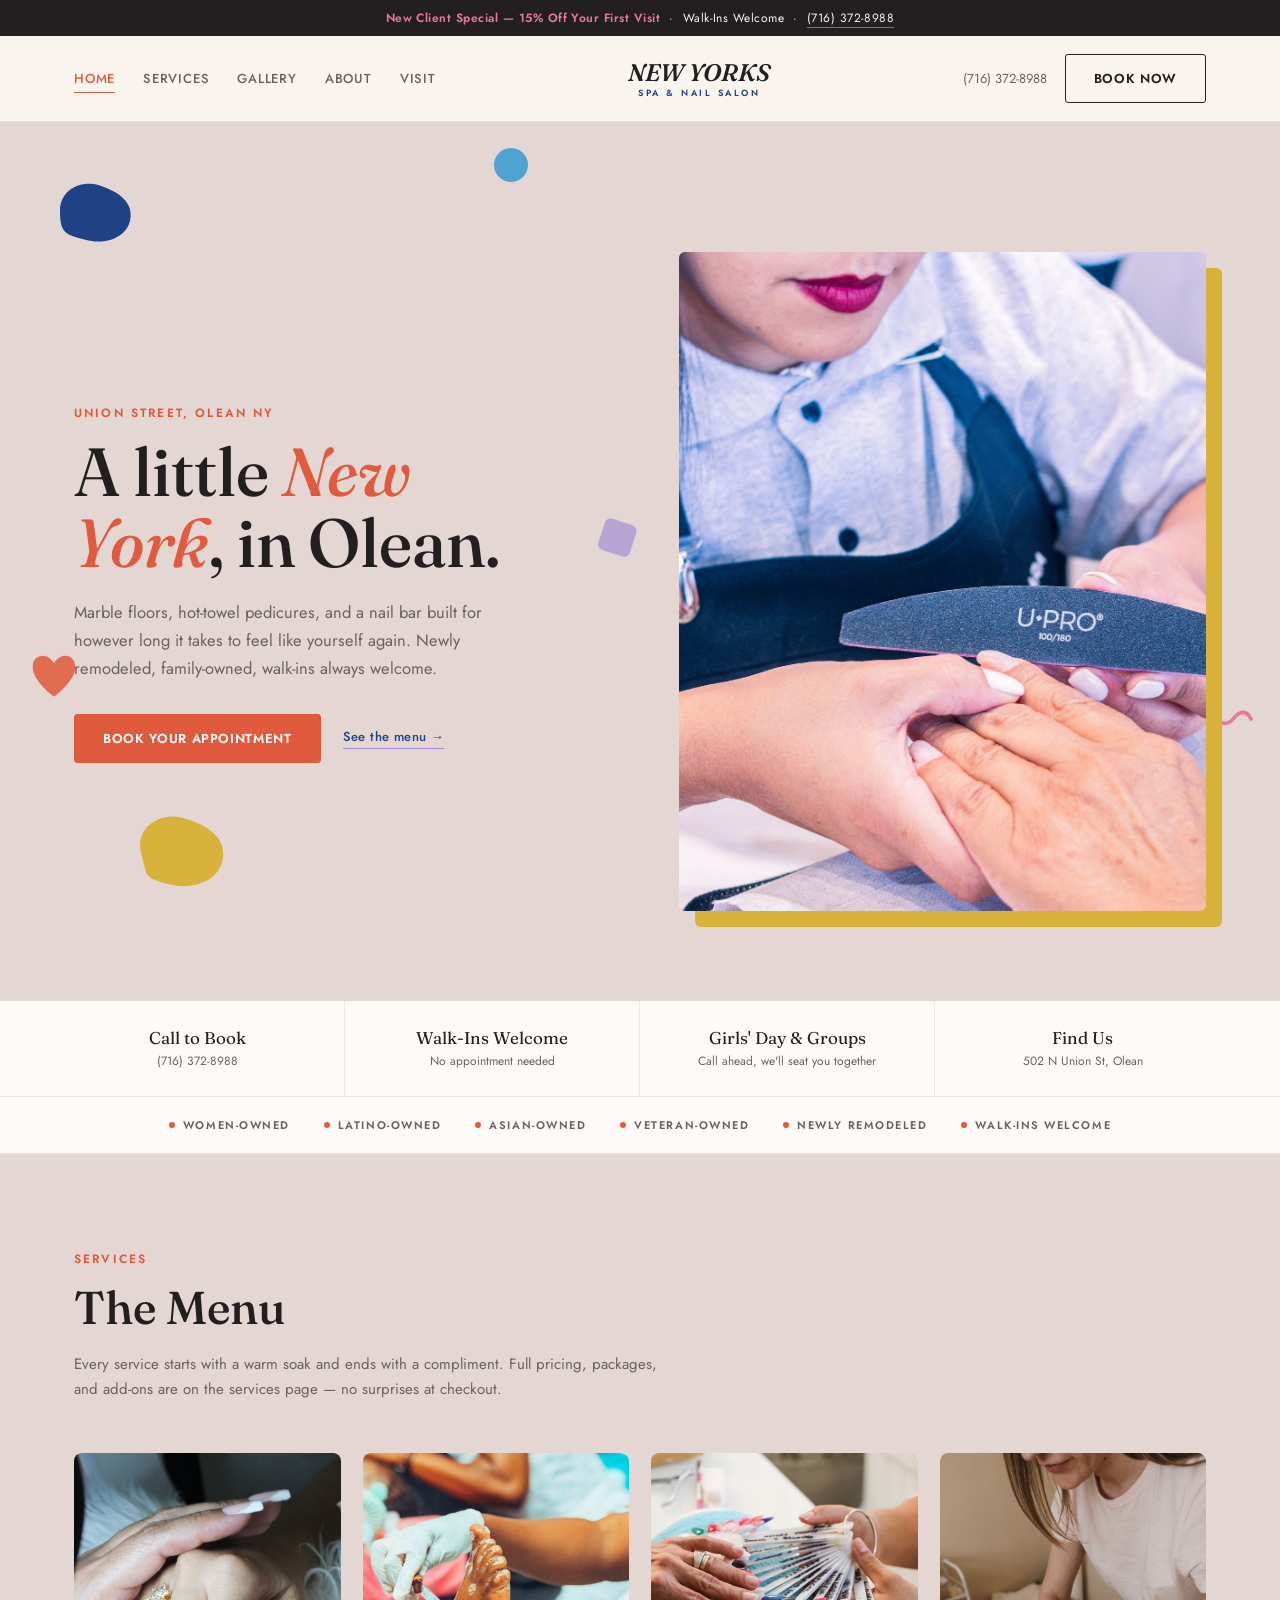
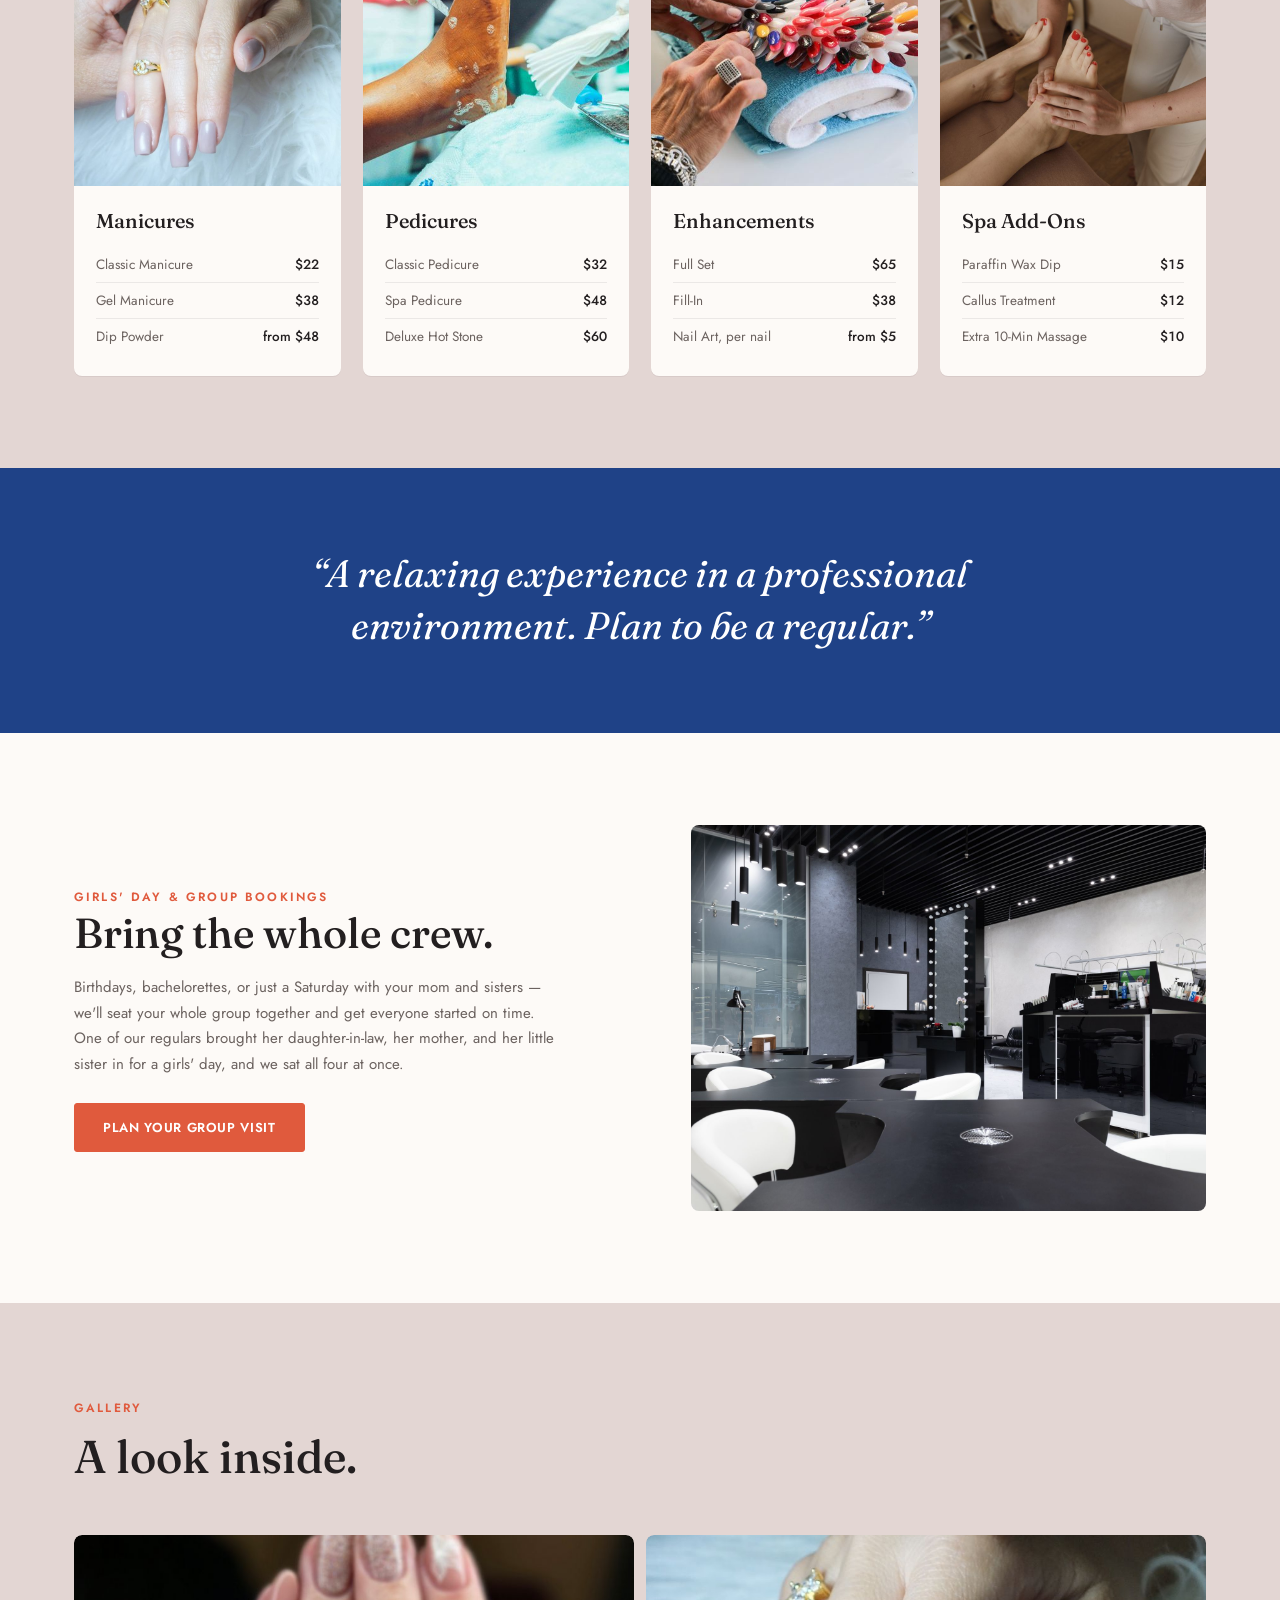
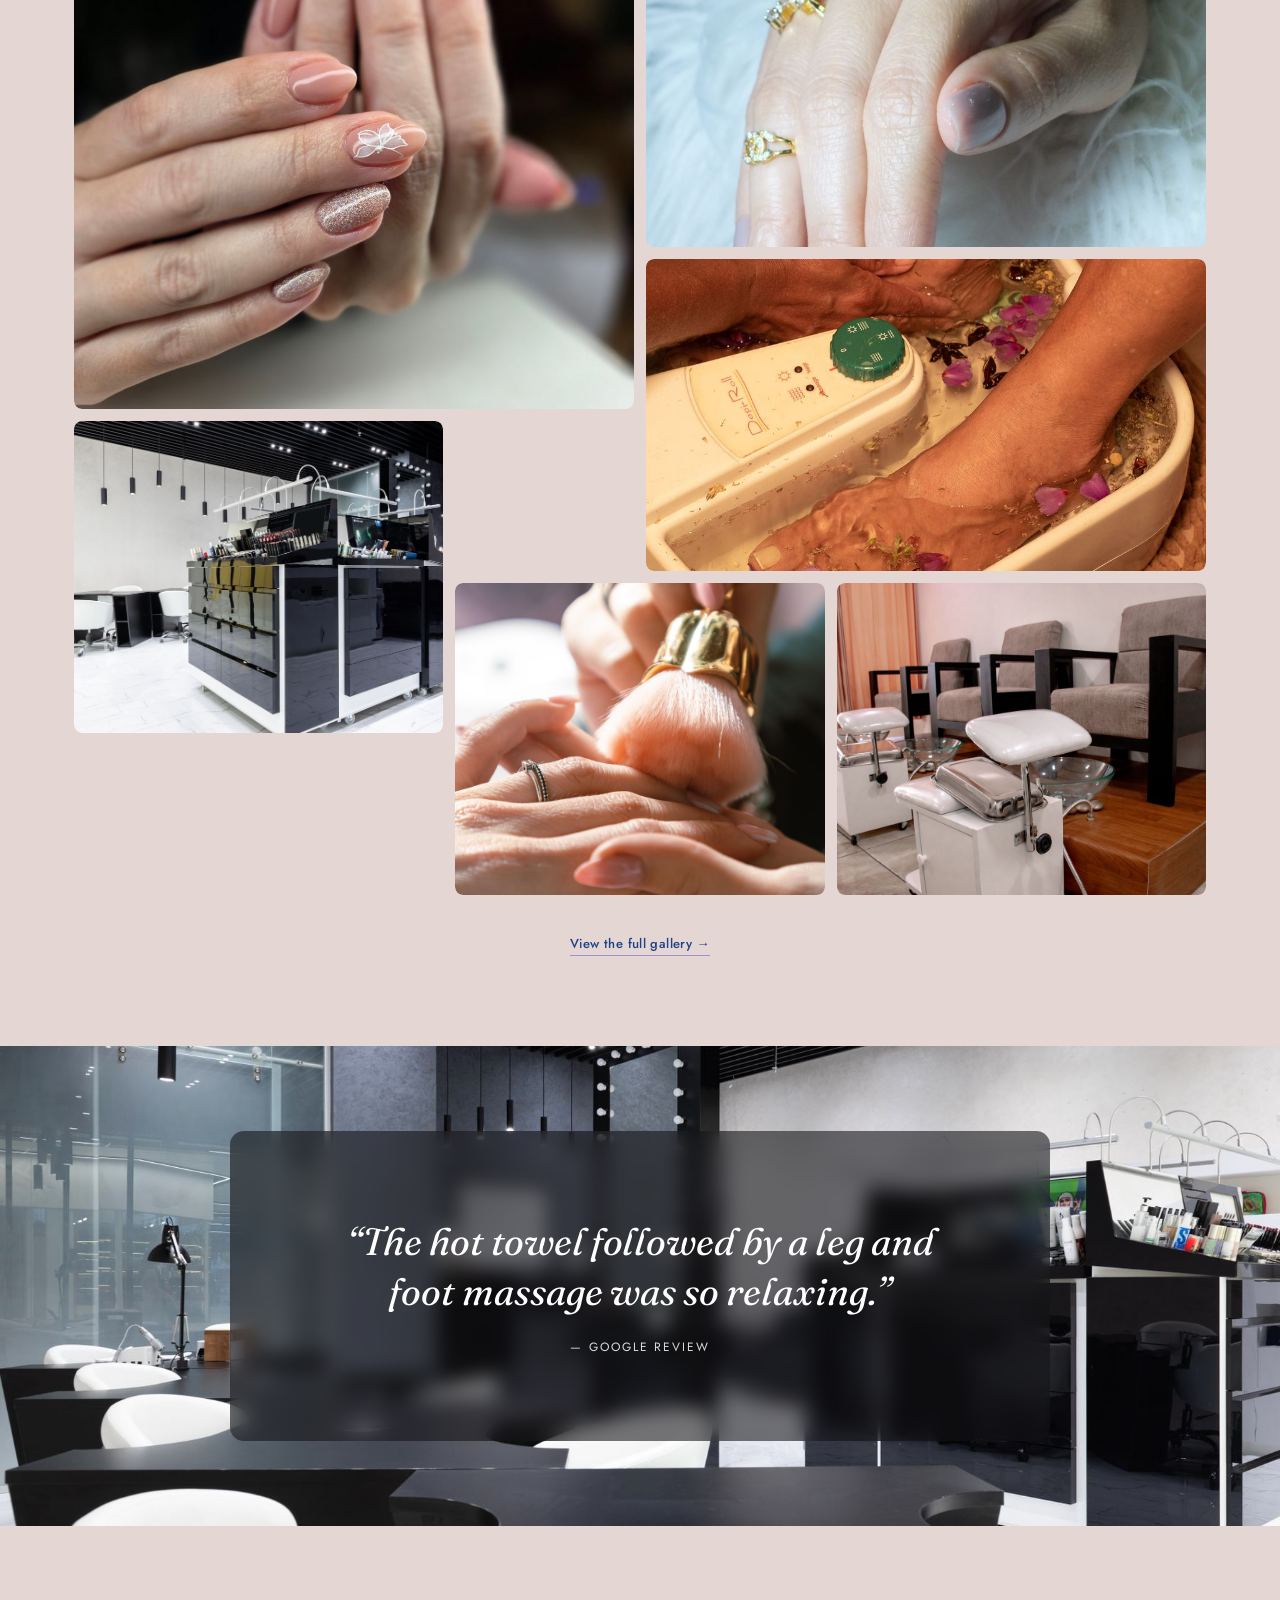
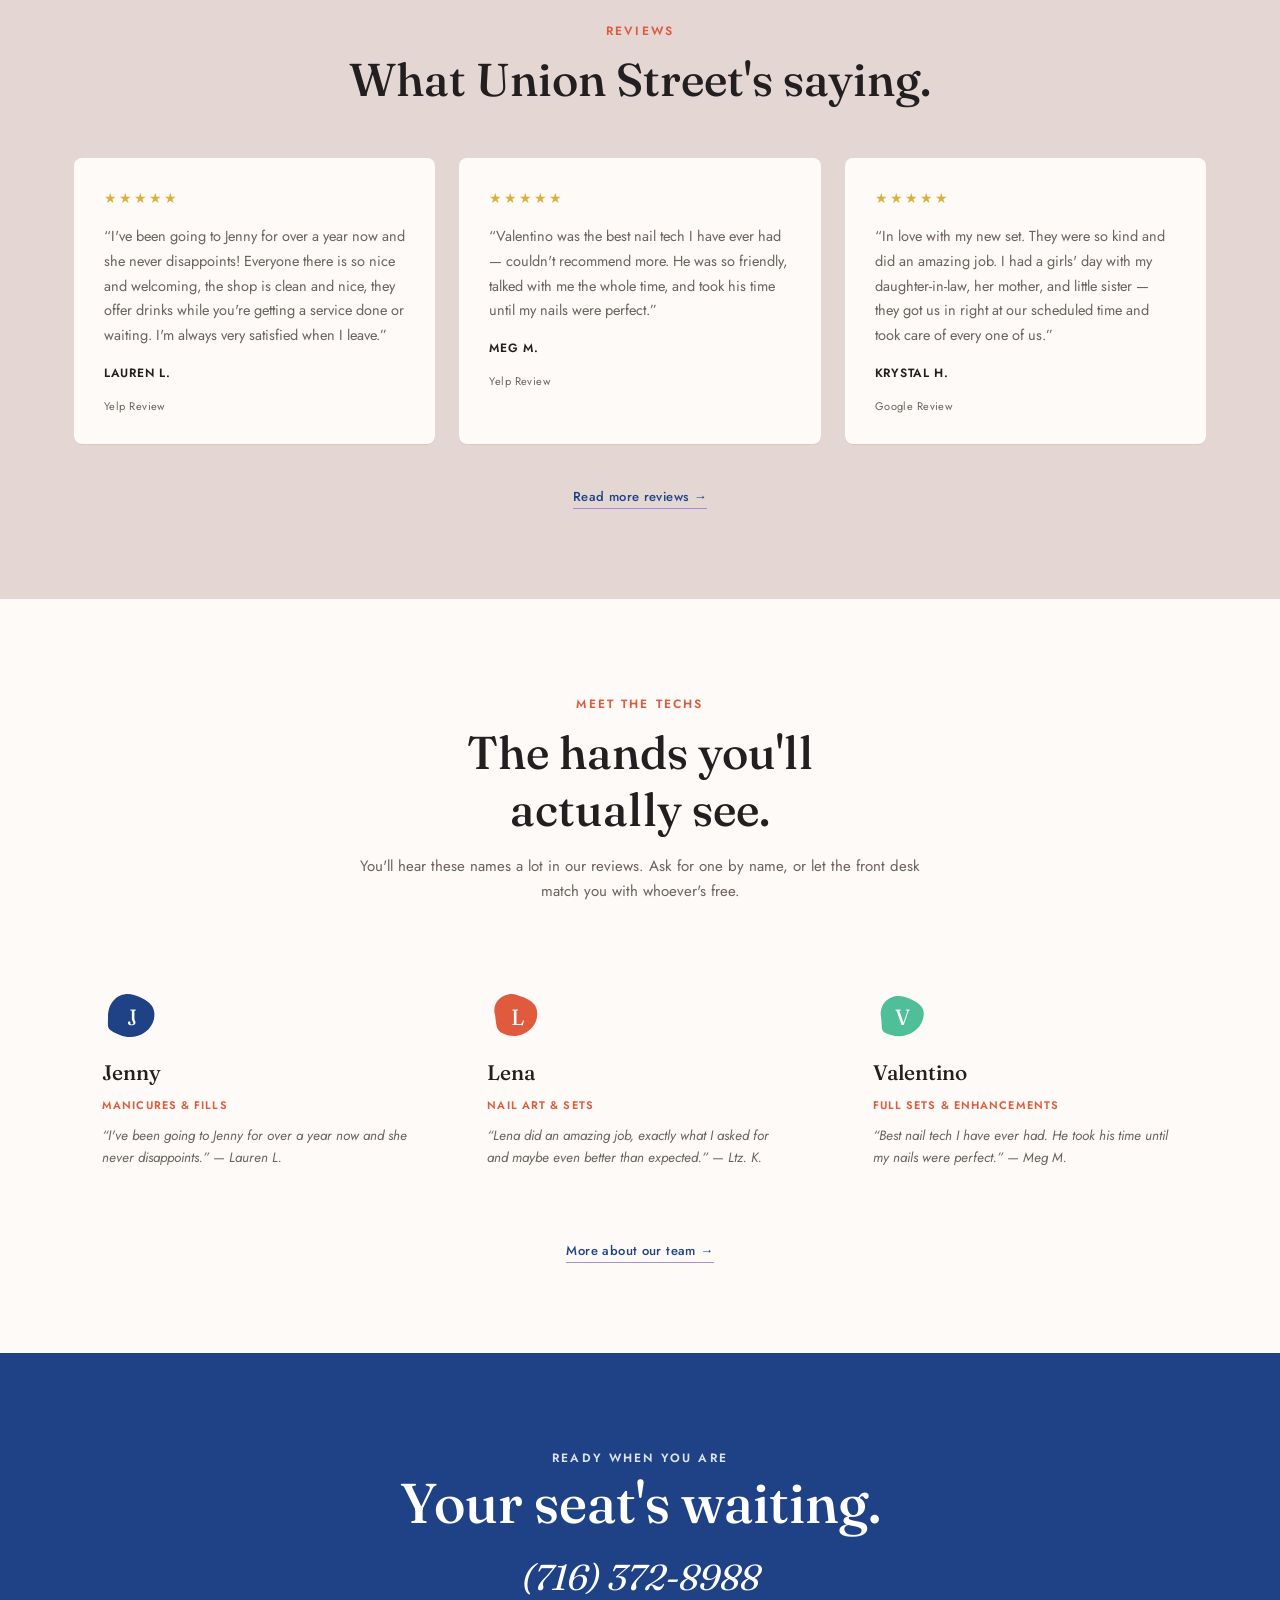
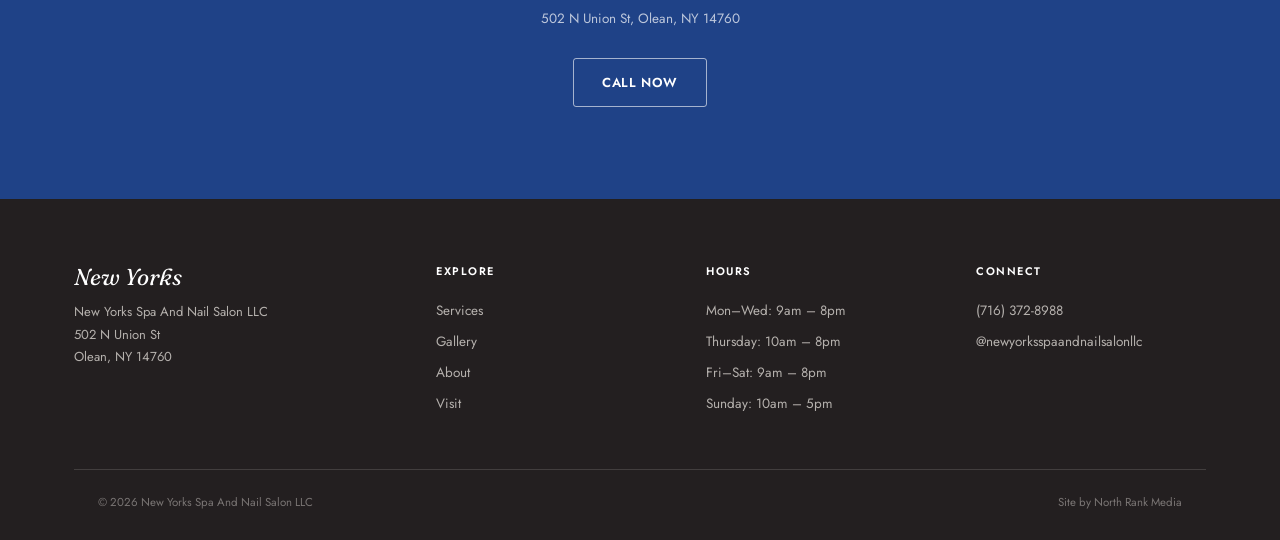
==== commit 66fa3d1c: "Replace full-image overlay with a frosted card behind the quote text" ====
--- a/index.html
+++ b/index.html
@@ -193,10 +193,12 @@
 <div class="stage">
   <img src="img/stage.jpg" alt="Luxury salon interior">
   <div class="stage-content">
-    <blockquote>
-      &ldquo;The hot towel followed by a leg and foot massage was so relaxing.&rdquo;
-      <cite>— Google Review</cite>
-    </blockquote>
+    <div class="stage-card">
+      <blockquote>
+        &ldquo;The hot towel followed by a leg and foot massage was so relaxing.&rdquo;
+        <cite>— Google Review</cite>
+      </blockquote>
+    </div>
   </div>
 </div>
 
--- a/css/style.css
+++ b/css/style.css
@@ -222,11 +222,15 @@
 
 /* quote stage */
 .stage{position:relative;height:480px;overflow:hidden;border-radius:0;}
-.stage img{width:100%;height:100%;object-fit:cover;}
-.stage::after{content:"";position:absolute;inset:0;background:rgba(31,66,135,.62);}
+.stage img{width:100%;height:100%;object-fit:cover;filter:saturate(1.1);}
 .stage-content{position:absolute;inset:0;display:flex;align-items:center;justify-content:center;padding:24px;text-align:center;}
-.stage-content blockquote{max-width:780px;color:#fff;font-family:var(--font-display);font-style:italic;font-size:clamp(24px,3.6vw,40px);line-height:1.32;}
-.stage-content cite{display:block;margin-top:22px;font-style:normal;font-family:var(--font-ui);color:#fff;opacity:.8;font-size:12px;letter-spacing:0.16em;text-transform:uppercase;}
+.stage-card{
+  max-width:820px;background:rgba(20,19,23,.58);backdrop-filter:blur(10px);-webkit-backdrop-filter:blur(10px);
+  border-radius:14px;padding:48px 56px;
+}
+.stage-card blockquote{color:#fff;font-family:var(--font-display);font-style:italic;font-size:clamp(22px,3.4vw,38px);line-height:1.32;}
+.stage-card cite{display:block;margin-top:22px;font-style:normal;font-family:var(--font-ui);color:#fff;opacity:.85;font-size:12px;letter-spacing:0.16em;text-transform:uppercase;}
+@media (max-width:640px){ .stage-card{padding:32px 28px;} }
 
 /* group booking band */
 .group-band{background:var(--card);}
